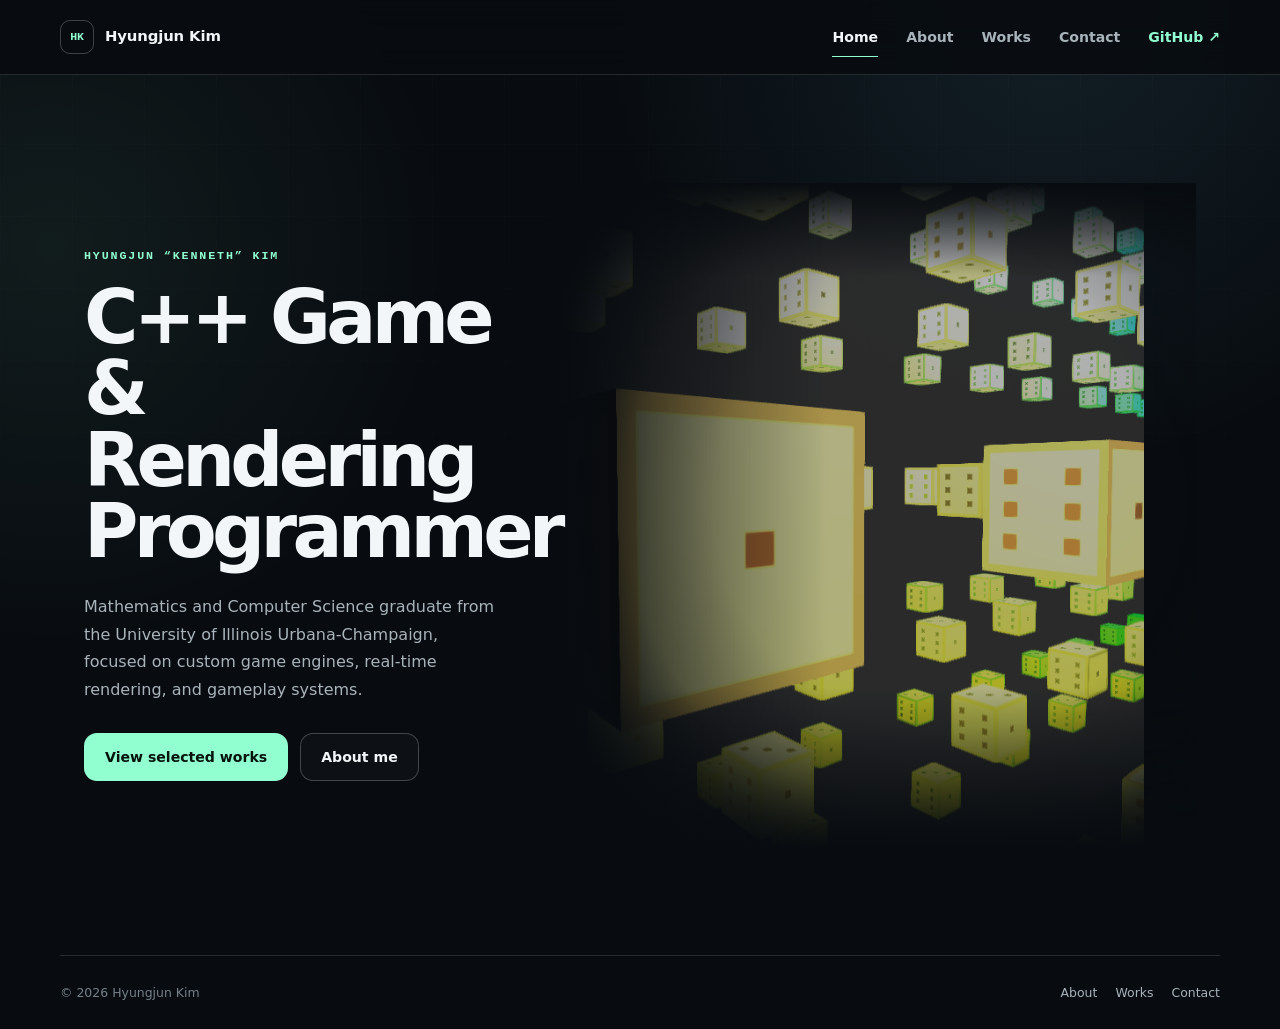
==== index.html @ 89471256 "feat: simplify Home hero and add faded project image" ====
<!doctype html>
<html lang="en">
<head>
  <meta charset="utf-8">
  <meta name="viewport" content="width=device-width, initial-scale=1">
  <meta name="description" content="Portfolio of Hyungjun (Kenneth) Kim, a C++ game and rendering programmer focused on custom engines, real-time graphics, and gameplay systems.">
  <meta name="theme-color" content="#080c10">
  <meta property="og:title" content="Hyungjun Kim — C++ Game & Rendering Programmer">
  <meta property="og:description" content="Custom engines, real-time rendering, editor tooling, and gameplay systems.">
  <meta property="og:type" content="website">
  <meta property="og:url" content="https://rocketstein.github.io/">
  <title>Hyungjun Kim — C++ Game & Rendering Programmer</title>
  <link rel="icon" href="favicon.svg" type="image/svg+xml">
  <link rel="stylesheet" href="styles.css">
  <link rel="stylesheet" href="home.css">
  <script src="script.js" defer></script>
</head>
<body class="page-home">
  <a class="skip-link" href="#main">Skip to content</a>
  <header class="site-header">
    <div class="header-inner">
      <a class="brand" href="index.html" aria-label="Hyungjun Kim, home">
        <span class="brand-mark" aria-hidden="true">HK</span>
        <span>Hyungjun Kim</span>
      </a>
      <button class="nav-toggle" type="button" aria-expanded="false" aria-controls="site-nav" data-nav-toggle>
        <span class="sr-only">Toggle navigation</span><span></span><span></span>
      </button>
      <nav class="site-nav" id="site-nav" aria-label="Primary navigation" data-nav>
        <a href="index.html" aria-current="page">Home</a>
        <a href="about.html">About</a>
        <a href="works.html">Works</a>
        <a href="contact.html">Contact</a>
        <a class="nav-external" href="https://github.com/Rocketstein" target="_blank" rel="noreferrer">GitHub ↗</a>
      </nav>
    </div>
  </header>

  <main id="main" class="home-main">
    <section class="home-hero" aria-labelledby="hero-title">
      <div class="hero-copy">
        <p class="eyebrow">Hyungjun “Kenneth” Kim</p>
        <h1 id="hero-title">C++ Game &amp;<br>Rendering Programmer</h1>
        <p class="hero-intro">
          Mathematics and Computer Science graduate from the University of Illinois Urbana-Champaign, focused on custom game engines, real-time rendering, and gameplay systems.
        </p>
        <div class="hero-actions">
          <a class="button button-primary" href="works.html">View selected works</a>
          <a class="button button-secondary" href="about.html">About me</a>
        </div>
      </div>

      <figure class="hero-image">
        <img src="assets/images/home-cubes.png" alt="A procedural scene of glowing cubic buildings suspended in space." width="1216" height="800" loading="eager" fetchpriority="high">
      </figure>
    </section>
  </main>

  <footer class="site-footer">
    <p>© <span data-year></span> Hyungjun Kim</p>
    <nav aria-label="Footer navigation"><a href="about.html">About</a><a href="works.html">Works</a><a href="contact.html">Contact</a></nav>
  </footer>
</body>
</html>
---- styles.css ----
:root {
  color-scheme: dark;
  --bg: #080c10;
  --bg-soft: #0d1319;
  --panel: #101820;
  --panel-strong: #131e27;
  --text: #f3f6f8;
  --muted: #a8b3ba;
  --faint: #748088;
  --line: rgba(255, 255, 255, 0.12);
  --line-strong: rgba(255, 255, 255, 0.22);
  --accent: #92ffd0;
  --accent-blue: #75dfff;
  --accent-violet: #c9a6ff;
  --max: 1160px;
  --radius: 22px;
  --header-height: 74px;
  --shadow: 0 22px 70px rgba(0, 0, 0, 0.34);
}

* { box-sizing: border-box; }
html { scroll-behavior: smooth; }
body {
  min-width: 320px;
  min-height: 100vh;
  margin: 0;
  overflow-x: hidden;
  background:
    radial-gradient(circle at 82% 2%, rgba(117, 223, 255, 0.09), transparent 28rem),
    radial-gradient(circle at 4% 24%, rgba(146, 255, 208, 0.065), transparent 25rem),
    var(--bg);
  color: var(--text);
  font-family: Inter, ui-sans-serif, system-ui, -apple-system, BlinkMacSystemFont, "Segoe UI", sans-serif;
  line-height: 1.6;
  -webkit-font-smoothing: antialiased;
}

body::before {
  position: fixed;
  z-index: -2;
  inset: 0;
  background-image:
    linear-gradient(rgba(255,255,255,0.018) 1px, transparent 1px),
    linear-gradient(90deg, rgba(255,255,255,0.018) 1px, transparent 1px);
  background-size: 72px 72px;
  mask-image: linear-gradient(to bottom, #000 0%, rgba(0,0,0,.55) 58%, transparent 100%);
  pointer-events: none;
  content: "";
}

a { color: inherit; }
img, video { display: block; max-width: 100%; }
button, a { -webkit-tap-highlight-color: transparent; }
h1, h2, h3, p { text-wrap: pretty; }

.sr-only {
  position: absolute;
  width: 1px;
  height: 1px;
  padding: 0;
  margin: -1px;
  overflow: hidden;
  clip: rect(0, 0, 0, 0);
  white-space: nowrap;
  border: 0;
}

.skip-link {
  position: fixed;
  z-index: 999;
  top: 10px;
  left: 10px;
  transform: translateY(-160%);
  padding: 10px 14px;
  border-radius: 8px;
  background: var(--accent);
  color: #04110b;
  font-weight: 750;
  text-decoration: none;
}
.skip-link:focus { transform: translateY(0); }

.site-header {
  position: sticky;
  z-index: 100;
  top: 0;
  min-height: var(--header-height);
  border-bottom: 1px solid var(--line);
  background: rgba(8, 12, 16, 0.88);
  backdrop-filter: blur(18px);
}
.header-inner {
  width: min(var(--max), calc(100% - 48px));
  min-height: var(--header-height);
  display: flex;
  align-items: center;
  justify-content: space-between;
  margin: 0 auto;
}
.brand {
  display: inline-flex;
  align-items: center;
  gap: 11px;
  color: var(--text);
  font-size: 0.93rem;
  font-weight: 760;
  letter-spacing: -0.01em;
  text-decoration: none;
}
.brand-mark {
  display: grid;
  width: 34px;
  height: 34px;
  place-items: center;
  border: 1px solid var(--line-strong);
  border-radius: 10px;
  color: var(--accent);
  font: 740 0.72rem/1 ui-monospace, SFMono-Regular, Menlo, Consolas, monospace;
}
.site-nav { display: flex; align-items: center; gap: 28px; }
.site-nav a {
  position: relative;
  color: var(--muted);
  font-size: 0.88rem;
  font-weight: 650;
  text-decoration: none;
}
.site-nav a::after {
  position: absolute;
  right: 0;
  bottom: -9px;
  left: 0;
  height: 1px;
  transform: scaleX(0);
  background: var(--accent);
  content: "";
  transition: transform 160ms ease;
}
.site-nav a:hover,
.site-nav a:focus-visible,
.site-nav a[aria-current="page"] { color: var(--text); }
.site-nav a:hover::after,
.site-nav a:focus-visible::after,
.site-nav a[aria-current="page"]::after { transform: scaleX(1); }
.site-nav .nav-external { color: var(--accent); }
.nav-toggle {
  display: none;
  width: 42px;
  height: 42px;
  border: 1px solid var(--line);
  border-radius: 11px;
  background: transparent;
  color: var(--text);
}
.nav-toggle span:not(.sr-only) {
  display: block;
  width: 18px;
  height: 1px;
  margin: 5px auto;
  background: currentColor;
  transition: transform 160ms ease;
}
.nav-toggle[aria-expanded="true"] span:nth-child(2) { transform: translateY(3px) rotate(45deg); }
.nav-toggle[aria-expanded="true"] span:nth-child(3) { transform: translateY(-3px) rotate(-45deg); }

.eyebrow {
  margin: 0 0 18px;
  color: var(--accent);
  font: 700 0.73rem/1.3 ui-monospace, SFMono-Regular, Menlo, Consolas, monospace;
  letter-spacing: 0.16em;
  text-transform: uppercase;
}
h1 {
  margin: 0;
  font-size: clamp(3.1rem, 7vw, 6.4rem);
  font-weight: 760;
  letter-spacing: -0.065em;
  line-height: 0.96;
}
h2 {
  margin: 0;
  font-size: clamp(2rem, 4vw, 3.8rem);
  font-weight: 730;
  letter-spacing: -0.052em;
  line-height: 1.05;
}
h3 {
  margin: 0;
  font-weight: 720;
  letter-spacing: -0.035em;
}
.button {
  display: inline-flex;
  min-height: 48px;
  align-items: center;
  justify-content: center;
  padding: 0 20px;
  border: 1px solid transparent;
  border-radius: 13px;
  font-size: 0.88rem;
  font-weight: 760;
  text-decoration: none;
  transition: transform 150ms ease, background 150ms ease, border-color 150ms ease;
}
.button:hover { transform: translateY(-2px); }
.button:focus-visible,
.text-link:focus-visible,
.project-link:focus-visible,
.contact-email:focus-visible {
  outline: 2px solid var(--accent);
  outline-offset: 4px;
}
.button-primary { background: var(--accent); color: #06130d; }
.button-primary:hover { background: #b7ffe0; }
.button-secondary { border-color: var(--line-strong); background: rgba(255,255,255,.025); }
.button-secondary:hover { border-color: rgba(255,255,255,.42); background: rgba(255,255,255,.055); }
.text-link,
.project-link {
  display: inline-flex;
  align-items: center;
  gap: 8px;
  color: var(--accent);
  font-size: 0.9rem;
  font-weight: 750;
  text-decoration-thickness: 1px;
  text-underline-offset: 5px;
}

.home-main {
  width: min(var(--max), calc(100% - 48px));
  min-height: calc(100svh - var(--header-height));
  display: grid;
  align-items: center;
  margin: 0 auto;
  padding: 64px 0;
}
.home-hero {
  display: grid;
  grid-template-columns: minmax(0, 1.06fr) minmax(340px, 0.94fr);
  align-items: center;
  gap: clamp(48px, 7vw, 92px);
}
.hero-intro {
  max-width: 660px;
  margin: 30px 0 0;
  color: var(--muted);
  font-size: clamp(1.04rem, 1.4vw, 1.22rem);
  line-height: 1.72;
}
.hero-intro strong { color: var(--text); font-weight: 690; }
.hero-actions { display: flex; flex-wrap: wrap; gap: 12px; margin-top: 32px; }
.hero-facts {
  display: grid;
  grid-template-columns: repeat(2, minmax(0, 1fr));
  gap: 1px;
  margin-top: 44px;
  overflow: hidden;
  border: 1px solid var(--line);
  border-radius: 16px;
  background: var(--line);
}
.hero-facts div { padding: 16px 18px; background: rgba(8,12,16,.92); }
.hero-facts strong { display: block; font-size: 0.86rem; }
.hero-facts span { display: block; margin-top: 3px; color: var(--faint); font-size: 0.75rem; }
.hero-visual { min-width: 0; }
.viewport-frame {
  position: relative;
  aspect-ratio: 1.14;
  overflow: hidden;
  border: 1px solid var(--line-strong);
  border-radius: 24px;
  background: linear-gradient(145deg, #111a20, #090e13 68%);
  box-shadow: var(--shadow);
}
.viewport-frame::after {
  position: absolute;
  inset: 0;
  background: linear-gradient(125deg, rgba(255,255,255,.06), transparent 36%);
  pointer-events: none;
  content: "";
}
.viewport-topbar {
  position: absolute;
  z-index: 3;
  inset: 0 0 auto;
  height: 42px;
  display: flex;
  align-items: center;
  gap: 7px;
  padding: 0 16px;
  border-bottom: 1px solid var(--line);
  background: rgba(3,7,9,.56);
}
.viewport-topbar span { width: 7px; height: 7px; border-radius: 50%; background: var(--faint); }
.viewport-grid {
  position: absolute;
  left: -20%;
  bottom: -37%;
  width: 140%;
  height: 118%;
  transform: perspective(520px) rotateX(62deg);
  transform-origin: bottom;
  background-image:
    linear-gradient(rgba(117,223,255,.16) 1px, transparent 1px),
    linear-gradient(90deg, rgba(117,223,255,.16) 1px, transparent 1px);
  background-size: 32px 32px;
  mask-image: linear-gradient(to top, #000 18%, transparent 90%);
}
.viewport-object {
  position: absolute;
  border: 1px solid rgba(146,255,208,.57);
  background: linear-gradient(145deg, rgba(146,255,208,.14), rgba(117,223,255,.025));
  box-shadow: inset 0 0 34px rgba(146,255,208,.08), 0 16px 42px rgba(0,0,0,.38);
}
.object-a { width: 29%; height: 32%; left: 18%; bottom: 23%; transform: skewY(-5deg); }
.object-b { width: 19%; height: 22%; right: 18%; bottom: 31%; transform: skewY(8deg); border-color: rgba(117,223,255,.56); }
.viewport-reticle {
  position: absolute;
  z-index: 2;
  top: 39%;
  left: 45%;
  width: 78px;
  height: 78px;
  border: 1px solid var(--accent);
  border-radius: 50%;
  box-shadow: 0 0 25px rgba(146,255,208,.14);
}
.viewport-reticle::before,
.viewport-reticle::after {
  position: absolute;
  top: 50%;
  left: 50%;
  background: var(--accent);
  content: "";
}
.viewport-reticle::before { width: 110px; height: 1px; transform: translate(-50%, -50%); }
.viewport-reticle::after { width: 1px; height: 110px; transform: translate(-50%, -50%); }
.viewport-reticle i { position: absolute; inset: 23px; border: 1px solid rgba(146,255,208,.45); border-radius: 50%; }
.viewport-axis { position: absolute; right: 16px; bottom: 18px; display: flex; gap: 8px; font: 700 .62rem/1 ui-monospace, monospace; }
.viewport-axis b:nth-child(1) { color: #ff9494; }
.viewport-axis b:nth-child(2) { color: var(--accent); }
.viewport-axis b:nth-child(3) { color: var(--accent-blue); }
.viewport-readout { position: absolute; left: 16px; bottom: 16px; color: var(--faint); font: 600 .56rem/1 ui-monospace, monospace; letter-spacing: .08em; }

.page-main {
  width: min(var(--max), calc(100% - 48px));
  margin: 0 auto;
  padding: clamp(72px, 9vw, 118px) 0 96px;
}
.page-hero {
  max-width: 980px;
  padding-bottom: clamp(62px, 8vw, 96px);
  border-bottom: 1px solid var(--line);
}
.page-hero h1 { font-size: clamp(3.15rem, 6.8vw, 6.25rem); }
.page-hero-grid {
  display: grid;
  grid-template-columns: minmax(0, 1.1fr) minmax(250px, .65fr);
  gap: clamp(36px, 7vw, 92px);
  align-items: start;
  margin-top: 36px;
}
.page-lede { margin: 0; color: var(--text); font-size: clamp(1.1rem, 1.7vw, 1.34rem); line-height: 1.65; }
.page-summary { margin: 2px 0 0; color: var(--muted); font-size: .98rem; line-height: 1.72; }
.section-title { margin-bottom: 34px; }
.section-title p:last-child { max-width: 700px; margin: 20px 0 0; color: var(--muted); }

.about-story {
  display: grid;
  grid-template-columns: minmax(240px, .72fr) minmax(0, 1.28fr);
  gap: clamp(48px, 8vw, 120px);
  padding: clamp(70px, 9vw, 112px) 0;
}
.about-story h2 { font-size: clamp(2rem, 3.6vw, 3.45rem); }
.prose-stack { max-width: 720px; }
.prose-stack p { margin: 0; color: var(--muted); font-size: 1.04rem; line-height: 1.82; }
.prose-stack p + p { margin-top: 25px; }
.profile-facts {
  display: grid;
  grid-template-columns: repeat(3, minmax(0, 1fr));
  gap: 16px;
  padding-bottom: clamp(70px, 9vw, 112px);
}
.fact-card,
.skill-card,
.contact-card {
  border: 1px solid var(--line);
  border-radius: var(--radius);
  background: linear-gradient(155deg, rgba(255,255,255,.035), rgba(255,255,255,.012));
}
.fact-card { min-height: 220px; padding: 28px; }
.detail-label { margin: 0 0 38px; color: var(--accent); font: 700 .68rem/1.4 ui-monospace, monospace; letter-spacing: .13em; text-transform: uppercase; }
.fact-card h3 { font-size: 1.35rem; line-height: 1.2; }
.fact-card p:last-child { margin: 14px 0 0; color: var(--muted); font-size: .9rem; }
.skills-section { padding-top: clamp(68px, 8vw, 100px); border-top: 1px solid var(--line); }
.skill-grid { display: grid; grid-template-columns: repeat(2, minmax(0,1fr)); gap: 16px; margin-top: 38px; }
.skill-card { padding: 27px; }
.skill-card span { color: var(--faint); font: 650 .7rem/1 ui-monospace, monospace; }
.skill-card h3 { margin-top: 22px; font-size: 1.25rem; }
.skill-card p { margin: 10px 0 0; color: var(--muted); }

.works-index {
  display: grid;
  grid-template-columns: repeat(4, minmax(0, 1fr));
  gap: 1px;
  margin: 44px 0 72px;
  overflow: hidden;
  border: 1px solid var(--line);
  border-radius: 16px;
  background: var(--line);
}
.works-index a { padding: 17px 18px; background: rgba(8,12,16,.94); color: var(--muted); font-size: .88rem; font-weight: 650; text-decoration: none; }
.works-index a:hover { color: var(--text); background: rgba(255,255,255,.035); }
.works-index span { display: block; margin-bottom: 5px; color: var(--accent); font: 650 .65rem/1 ui-monospace, monospace; }
.project-stack { display: grid; gap: 26px; }
.work-entry {
  display: grid;
  grid-template-columns: minmax(300px, .82fr) minmax(0, 1.18fr);
  overflow: hidden;
  scroll-margin-top: calc(var(--header-height) + 24px);
  border: 1px solid var(--line);
  border-radius: var(--radius);
  background: linear-gradient(155deg, rgba(255,255,255,.035), rgba(255,255,255,.012));
}
.project-visual {
  position: relative;
  min-height: 420px;
  overflow: hidden;
  border-right: 1px solid var(--line);
  background: #091015;
}
.project-visual > p {
  position: absolute;
  right: 20px;
  bottom: 18px;
  left: 20px;
  margin: 0;
  color: rgba(241,245,247,.42);
  font: 650 .62rem/1.4 ui-monospace, monospace;
  letter-spacing: .1em;
}
.project-content { padding: clamp(30px, 4vw, 48px); }
.project-meta { display: flex; flex-wrap: wrap; gap: 9px 17px; margin-bottom: 24px; color: var(--faint); font: 650 .67rem/1.4 ui-monospace, monospace; letter-spacing: .08em; text-transform: uppercase; }
.project-meta span:first-child { color: var(--accent); }
.project-content h2 { font-size: clamp(2rem, 3.5vw, 3.2rem); }
.project-lede { margin: 17px 0 0; color: var(--muted); font-size: 1.02rem; line-height: 1.66; }
.role-block { margin-top: 26px; padding: 18px 20px; border-left: 2px solid var(--accent); background: rgba(146,255,208,.035); }
.role-block .detail-label { margin-bottom: 7px; }
.role-block p:last-child { margin: 0; color: #cdd5da; font-size: .91rem; }
.contribution-list { display: grid; gap: 10px; margin: 25px 0 0; padding: 0; list-style: none; }
.contribution-list li { position: relative; padding-left: 18px; color: #c4cdd2; font-size: .9rem; line-height: 1.62; }
.contribution-list li::before { position: absolute; top: .77em; left: 0; width: 5px; height: 5px; border-radius: 50%; background: var(--accent); content: ""; }
.tag-list { display: flex; flex-wrap: wrap; gap: 7px; margin-top: 26px; }
.tag-list span { padding: 6px 9px; border: 1px solid var(--line); border-radius: 8px; color: var(--faint); font-size: .7rem; }
.project-links { display: flex; flex-wrap: wrap; gap: 12px 22px; margin-top: 27px; }

.visual-lockon { background: radial-gradient(circle at 56% 45%, rgba(255,155,120,.16), transparent 12rem), linear-gradient(145deg,#1b1110,#090d12 70%); }
.lock-ring { position: absolute; top: 42%; left: 52%; width: 128px; height: 128px; transform: translate(-50%,-50%); border: 2px solid rgba(255,192,147,.9); border-radius: 50%; box-shadow: 0 0 40px rgba(255,156,112,.18); }
.lock-ring::before, .lock-ring::after { position:absolute; top:50%; left:50%; background:rgba(255,192,147,.9); content:""; }
.lock-ring::before { width: 178px; height: 1px; transform: translate(-50%,-50%); }
.lock-ring::after { width: 1px; height: 178px; transform: translate(-50%,-50%); }
.target { position:absolute; border:1px solid rgba(255,255,255,.14); background:rgba(255,255,255,.035); }
.target-one { width:90px; height:170px; left:17%; bottom:18%; transform:skew(-5deg); }
.target-two { width:72px; height:130px; right:14%; bottom:24%; transform:skew(7deg); }
.visual-engine { background: radial-gradient(circle at 48% 48%, rgba(117,223,255,.12), transparent 15rem), #091015; }
.node { position:absolute; display:grid; place-items:center; width:104px; height:48px; border:1px solid rgba(117,223,255,.38); border-radius:10px; background:rgba(10,21,28,.85); color:var(--accent-blue); font:650 .62rem/1 ui-monospace,monospace; }
.node-a { left:13%; top:20%; }.node-b { left:52%; top:18%; }.node-c { left:29%; top:52%; }.node-d { right:10%; bottom:15%; color:var(--accent); border-color:rgba(146,255,208,.38); }
.engine-path { position:absolute; height:1px; transform-origin:left; background:linear-gradient(90deg,rgba(117,223,255,.65),transparent); }
.path-a { width:42%; left:26%; top:31%; transform:rotate(-5deg); }.path-b { width:31%; left:25%; top:35%; transform:rotate(43deg); }.path-c { width:38%; left:43%; top:62%; transform:rotate(17deg); }
.visual-storm { background: radial-gradient(circle at 52% 50%, rgba(201,166,255,.18), transparent 16rem), linear-gradient(145deg,#151022,#090d12 72%); }
.storm-ring { position:absolute; top:50%; left:50%; border:1px solid rgba(201,166,255,.34); border-radius:50%; transform:translate(-50%,-50%) rotate(-17deg); }
.ring-a { width:72%; height:37%; }.ring-b { width:54%; height:27%; border-color:rgba(117,223,255,.38); transform:translate(-50%,-50%) rotate(12deg); }.ring-c { width:35%; height:18%; border-color:rgba(146,255,208,.42); transform:translate(-50%,-50%) rotate(-3deg); }
.storm-core { position:absolute; top:50%; left:50%; width:26%; aspect-ratio:1; transform:translate(-50%,-50%); border-radius:50%; background:radial-gradient(circle,rgba(241,245,247,.62),rgba(201,166,255,.22) 35%,transparent 70%); filter:blur(2px); }
.flow-vector { position:absolute; width:80px; height:1px; background:linear-gradient(90deg,var(--accent),transparent); }
.vector-a { left:13%; top:28%; transform:rotate(19deg); }.vector-b { right:12%; top:38%; transform:rotate(152deg); }.vector-c { left:28%; bottom:22%; transform:rotate(-17deg); }
.visual-runner { background:linear-gradient(to top,#0f1720,#080c10 76%); perspective:520px; }
.lane { position:absolute; bottom:-5%; width:22%; height:110%; border-right:1px solid rgba(117,223,255,.24); border-left:1px solid rgba(117,223,255,.24); transform:rotateX(63deg); transform-origin:bottom; background:linear-gradient(to top,rgba(117,223,255,.08),transparent 70%); }
.lane-left { left:10%; }.lane-mid { left:39%; }.lane-right { right:10%; }
.runner-player { position:absolute; left:47%; bottom:13%; width:30px; height:56px; border:1px solid var(--accent); background:rgba(146,255,208,.16); box-shadow:0 0 24px rgba(146,255,208,.15); }
.runner-block { position:absolute; width:50px; height:70px; border:1px solid rgba(255,255,255,.18); background:rgba(255,255,255,.04); }
.block-a { left:20%; bottom:29%; }.block-b { right:18%; bottom:45%; }
.gizmo { position:absolute; top:27%; right:26%; width:56px; height:56px; border:1px solid rgba(255,255,255,.15); border-radius:50%; }
.gizmo::before, .gizmo::after { position:absolute; top:50%; left:50%; background:var(--accent); content:""; }
.gizmo::before { width:82px; height:1px; transform:translate(-50%,-50%); }.gizmo::after { width:1px; height:82px; transform:translate(-50%,-50%); }

.contact-main {
  width: min(980px, calc(100% - 48px));
  min-height: calc(100svh - var(--header-height));
  display: grid;
  align-content: center;
  gap: 48px;
  margin: 0 auto;
  padding: 70px 0 84px;
}
.contact-hero { max-width: 860px; }
.contact-hero h1 { font-size: clamp(3.1rem, 6.7vw, 6.05rem); }
.contact-lede { max-width: 680px; margin: 29px 0 0; color: var(--muted); font-size: 1.1rem; }
.contact-email { display: inline-flex; margin-top: 30px; color: var(--accent); font-size: clamp(1.05rem,2vw,1.35rem); font-weight: 750; text-underline-offset: 7px; }
.contact-grid { display: grid; grid-template-columns: repeat(3,minmax(0,1fr)); gap: 15px; }
.contact-card { min-height: 190px; padding: 25px; }
.contact-card .detail-label { margin-bottom: 30px; }
.contact-card h2 { font-size: 1.3rem; letter-spacing: -.035em; }
.contact-card p:last-of-type { margin: 12px 0 0; color: var(--muted); font-size: .88rem; }
.contact-card .project-link { margin-top: 18px; }

.site-footer {
  width: min(var(--max), calc(100% - 48px));
  min-height: 74px;
  display: flex;
  align-items: center;
  justify-content: space-between;
  gap: 20px;
  margin: 0 auto;
  border-top: 1px solid var(--line);
  color: var(--faint);
  font-size: .78rem;
}
.site-footer p { margin: 0; }
.site-footer nav { display: flex; gap: 18px; }
.site-footer a { color: var(--muted); text-decoration: none; }
.site-footer a:hover { color: var(--text); }

@media (max-width: 900px) {
  .home-main { padding: 72px 0; }
  .home-hero { grid-template-columns: 1fr; }
  .hero-visual { max-width: 660px; }
  .page-hero-grid,
  .about-story { grid-template-columns: 1fr; gap: 36px; }
  .profile-facts { grid-template-columns: 1fr; }
  .fact-card { min-height: 0; }
  .works-index { grid-template-columns: repeat(2,minmax(0,1fr)); }
  .work-entry { grid-template-columns: 1fr; }
  .project-visual { min-height: 330px; border-right: 0; border-bottom: 1px solid var(--line); }
  .contact-grid { grid-template-columns: 1fr; }
  .contact-card { min-height: 0; }
}

@media (max-width: 720px) {
  :root { --header-height: 68px; }
  body.nav-open { overflow: hidden; }
  .header-inner,
  .home-main,
  .page-main,
  .contact-main,
  .site-footer { width: min(100% - 32px, var(--max)); }
  .nav-toggle { display: block; }
  .site-nav {
    position: fixed;
    z-index: 90;
    top: var(--header-height);
    right: 0;
    bottom: 0;
    left: 0;
    display: grid;
    align-content: start;
    gap: 0;
    padding: 28px 20px;
    transform: translateX(100%);
    background: rgba(8,12,16,.98);
    transition: transform 180ms ease;
  }
  .site-nav.is-open { transform: translateX(0); }
  .site-nav a { padding: 17px 4px; border-bottom: 1px solid var(--line); font-size: 1rem; }
  .site-nav a::after { display: none; }
  h1 { font-size: clamp(3rem, 15vw, 4.7rem); }
  .home-main { min-height: auto; padding: 66px 0 72px; }
  .hero-facts { grid-template-columns: 1fr; }
  .viewport-frame { border-radius: 18px; }
  .page-main { padding-top: 60px; }
  .page-hero h1,
  .contact-hero h1 { font-size: clamp(2.9rem,14vw,4.5rem); }
  .skill-grid,
  .works-index { grid-template-columns: 1fr; }
  .project-visual { min-height: 270px; }
  .project-content { padding: 27px 22px 30px; }
  .site-footer { min-height: 90px; flex-direction: column; align-items: flex-start; justify-content: center; padding: 20px 0; }
}

@media (prefers-reduced-motion: reduce) {
  html { scroll-behavior: auto; }
  *, *::before, *::after { animation-duration: .01ms !important; animation-iteration-count: 1 !important; transition-duration: .01ms !important; }
}
---- home.css ----
/* Home-only layout: intentionally concise and independent from the other pages. */
.page-home::before {
  position: fixed;
  z-index: -2;
  inset: 0;
  background-image:
    linear-gradient(rgba(255,255,255,.014) 1px, transparent 1px),
    linear-gradient(90deg, rgba(255,255,255,.014) 1px, transparent 1px);
  background-size: 72px 72px;
  mask-image: linear-gradient(to bottom, #000, transparent 78%);
  pointer-events: none;
  content: "";
}

.home-main {
  min-height: calc(100svh - var(--header-height) - 74px);
  display: grid;
  align-items: stretch;
}

.home-hero {
  width: min(1320px, calc(100% - 48px));
  min-height: calc(100svh - var(--header-height) - 74px);
  display: grid;
  grid-template-columns: minmax(340px, .78fr) minmax(500px, 1.22fr);
  align-items: center;
  gap: clamp(28px, 4vw, 64px);
  margin: 0 auto;
  padding: 44px 0;
}

.page-home .hero-copy {
  position: relative;
  z-index: 3;
  max-width: 550px;
}

.page-home .hero-copy h1 {
  margin: 0;
  font-size: clamp(3.15rem, 5.8vw, 5.65rem);
  font-weight: 760;
  letter-spacing: -.063em;
  line-height: .96;
}

.page-home .hero-intro {
  max-width: 535px;
  margin: 26px 0 0;
  color: var(--muted);
  font-size: clamp(1rem, 1.25vw, 1.16rem);
  line-height: 1.72;
}

.page-home .hero-actions {
  display: flex;
  flex-wrap: wrap;
  gap: 12px;
  margin-top: 30px;
}

.hero-image {
  position: relative;
  align-self: stretch;
  min-height: 500px;
  margin: 0;
  overflow: hidden;
  isolation: isolate;
}

.hero-image::before {
  position: absolute;
  z-index: 2;
  inset: 0;
  background:
    linear-gradient(90deg, var(--bg) 0%, rgba(8,12,16,.96) 3%, rgba(8,12,16,.56) 16%, transparent 43%),
    linear-gradient(180deg, var(--bg) 0%, transparent 14%, transparent 76%, var(--bg) 100%);
  pointer-events: none;
  content: "";
}

.hero-image::after {
  position: absolute;
  z-index: 2;
  inset: 0;
  background: radial-gradient(ellipse 70% 66% at 62% 48%, transparent 52%, rgba(8,12,16,.18) 72%, var(--bg) 100%);
  pointer-events: none;
  content: "";
}

.hero-image img {
  position: absolute;
  inset: -3% -5% -3% -8%;
  width: 113%;
  height: 106%;
  object-fit: cover;
  object-position: center;
  opacity: .88;
  filter: saturate(.84) brightness(.77) contrast(1.03);
  -webkit-mask-image: radial-gradient(ellipse 83% 79% at 60% 48%, #000 50%, rgba(0,0,0,.9) 67%, transparent 100%);
  mask-image: radial-gradient(ellipse 83% 79% at 60% 48%, #000 50%, rgba(0,0,0,.9) 67%, transparent 100%);
}

@media (max-width: 980px) {
  .home-main,
  .home-hero { min-height: auto; }

  .home-hero {
    grid-template-columns: 1fr;
    padding: 64px 0 24px;
    gap: 28px;
  }

  .page-home .hero-copy { max-width: 690px; }

  .hero-image {
    min-height: clamp(330px, 58vw, 520px);
    margin: 0 -16px;
  }

  .hero-image::before {
    background:
      linear-gradient(180deg, var(--bg) 0%, rgba(8,12,16,.35) 15%, transparent 35%, transparent 70%, var(--bg) 100%),
      linear-gradient(90deg, var(--bg) 0%, transparent 14%, transparent 86%, var(--bg) 100%);
  }

  .hero-image img {
    inset: 0;
    width: 100%;
    height: 100%;
    -webkit-mask-image: radial-gradient(ellipse 88% 79% at 50% 48%, #000 52%, rgba(0,0,0,.9) 70%, transparent 100%);
    mask-image: radial-gradient(ellipse 88% 79% at 50% 48%, #000 52%, rgba(0,0,0,.9) 70%, transparent 100%);
  }
}

@media (max-width: 720px) {
  .home-hero {
    width: min(100% - 32px, 1320px);
    padding: 50px 0 16px;
  }

  .page-home .hero-copy h1 {
    font-size: clamp(2.65rem, 13vw, 4.2rem);
  }

  .page-home .hero-intro {
    margin-top: 22px;
    font-size: 1rem;
  }

  .page-home .hero-actions { margin-top: 26px; }

  .hero-image {
    min-height: clamp(250px, 65vw, 360px);
    margin: 2px -10px 0;
  }

  .hero-image img {
    filter: saturate(.82) brightness(.73) contrast(1.04);
  }
}

@media (max-width: 480px) {
  .page-home .hero-actions .button { flex: 1 1 100%; }
}
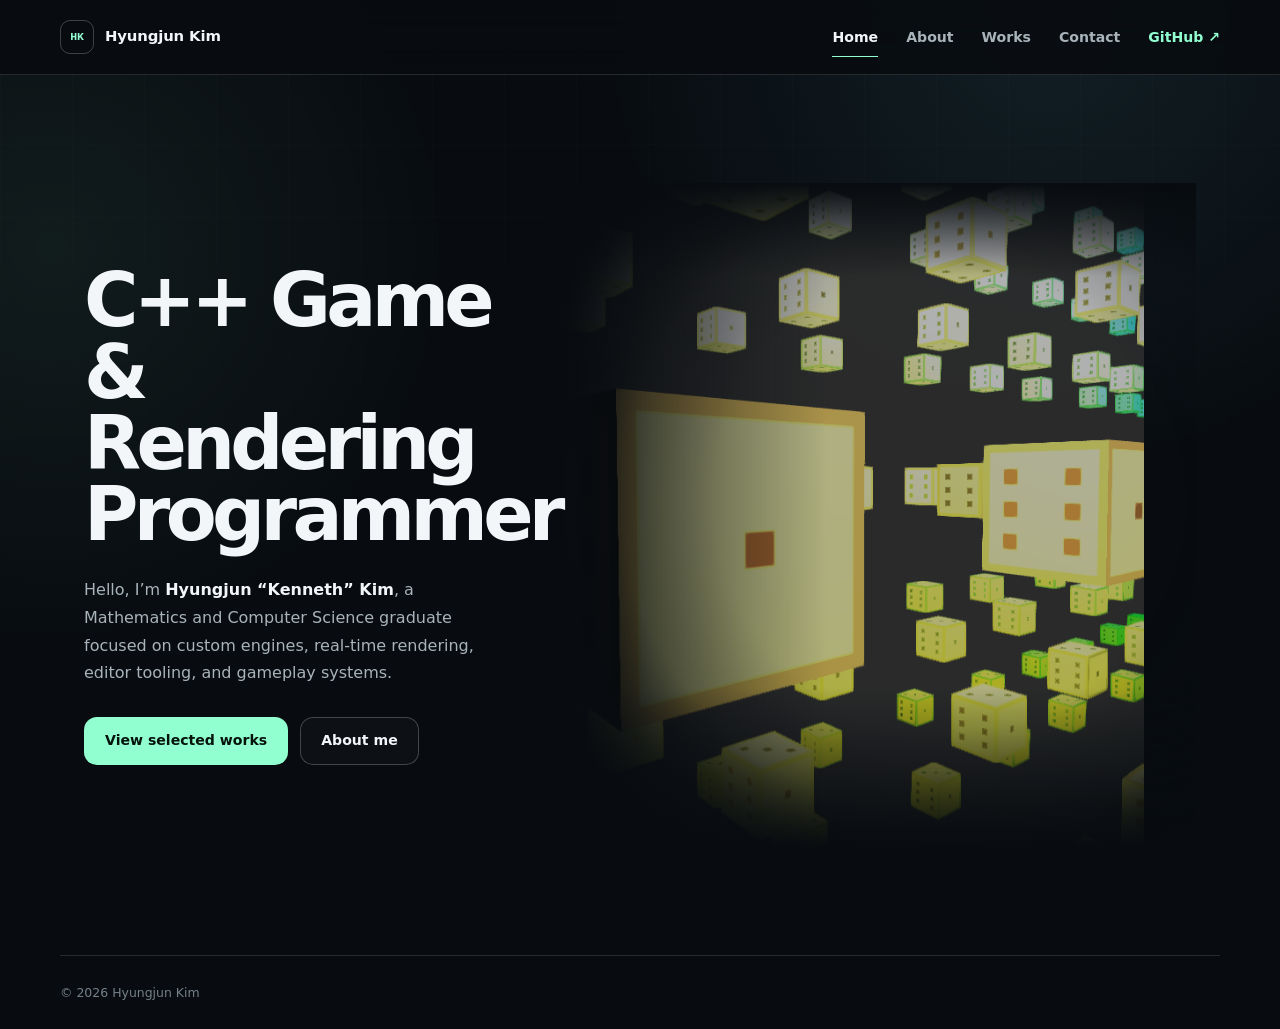
==== commit e3084d3e: "refine Home copy and footer" ====
--- a/index.html
+++ b/index.html
@@ -39,10 +39,9 @@
   <main id="main" class="home-main">
     <section class="home-hero" aria-labelledby="hero-title">
       <div class="hero-copy">
-        <p class="eyebrow">Hyungjun “Kenneth” Kim</p>
         <h1 id="hero-title">C++ Game &amp;<br>Rendering Programmer</h1>
         <p class="hero-intro">
-          Mathematics and Computer Science graduate from the University of Illinois Urbana-Champaign, focused on custom game engines, real-time rendering, and gameplay systems.
+          Hello, I’m <strong>Hyungjun “Kenneth” Kim</strong>, a Mathematics and Computer Science graduate focused on custom engines, real-time rendering, editor tooling, and gameplay systems.
         </p>
         <div class="hero-actions">
           <a class="button button-primary" href="works.html">View selected works</a>
@@ -56,9 +55,8 @@
     </section>
   </main>
 
-  <footer class="site-footer">
+  <footer class="site-footer home-footer">
     <p>© <span data-year></span> Hyungjun Kim</p>
-    <nav aria-label="Footer navigation"><a href="about.html">About</a><a href="works.html">Works</a><a href="contact.html">Contact</a></nav>
   </footer>
 </body>
 </html>
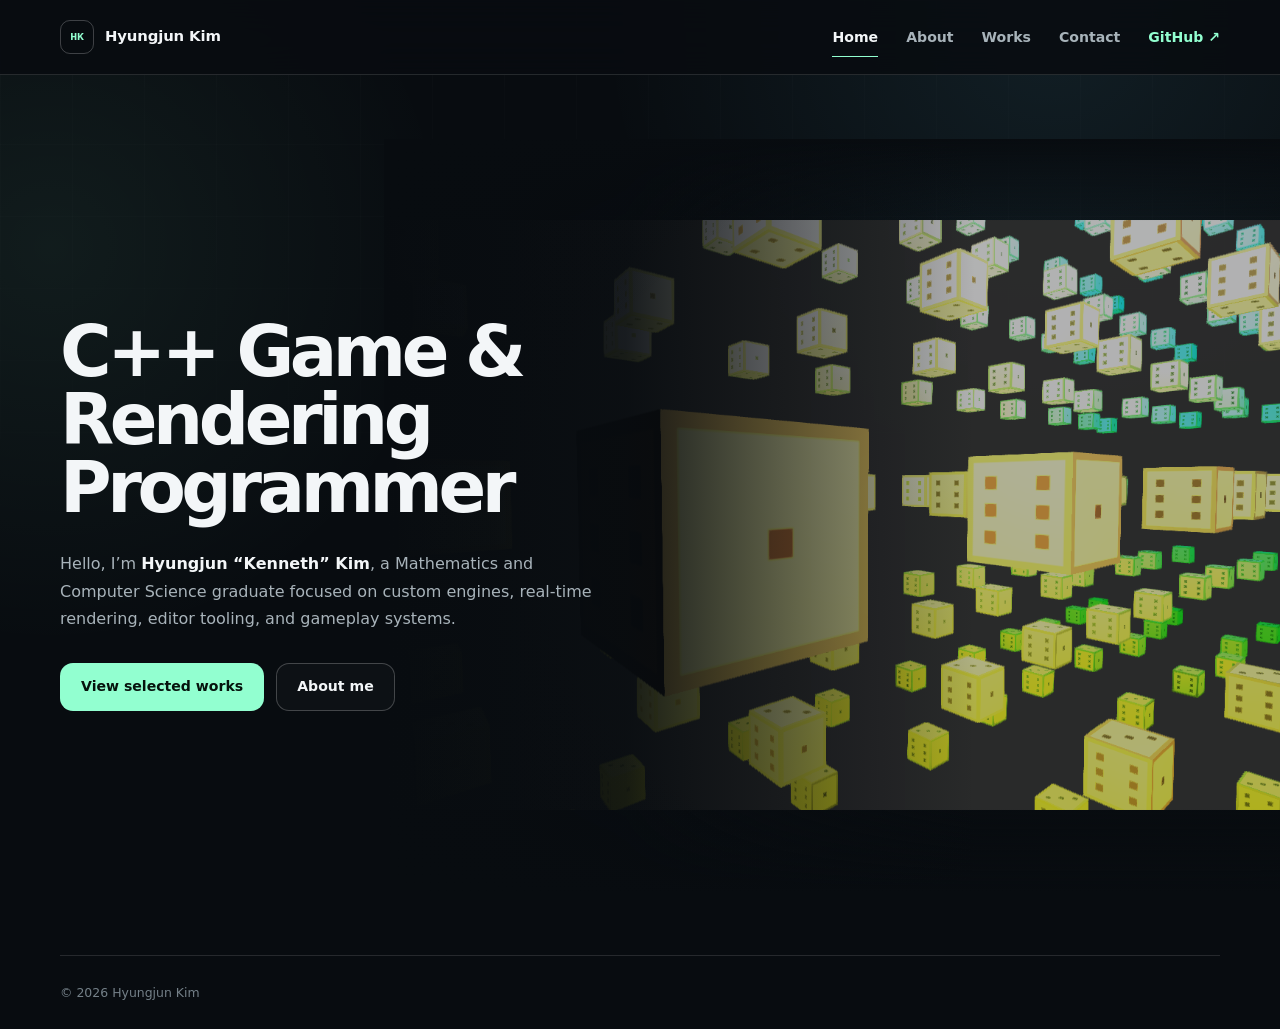
==== commit feb2542a: "fix: bust Home asset cache" ====
--- a/index.html
+++ b/index.html
@@ -12,7 +12,7 @@
   <title>Hyungjun Kim — C++ Game & Rendering Programmer</title>
   <link rel="icon" href="favicon.svg" type="image/svg+xml">
   <link rel="stylesheet" href="styles.css">
-  <link rel="stylesheet" href="home.css">
+  <link rel="stylesheet" href="home.css?v=20260911-1">
   <script src="script.js" defer></script>
 </head>
 <body class="page-home">
@@ -50,7 +50,7 @@
       </div>
 
       <figure class="hero-image">
-        <img src="assets/images/home-cubes.png" alt="A procedural scene of glowing cubic buildings suspended in space." width="1216" height="800" loading="eager" fetchpriority="high">
+        <img src="assets/images/home-cubes.png?v=20260911-1" alt="A procedural scene of glowing cubic buildings suspended in space." width="1216" height="800" loading="eager" fetchpriority="high">
       </figure>
     </section>
   </main>
--- a/home.css
+++ b/home.css
@@ -1,4 +1,4 @@
-/* Home-only layout: intentionally concise and independent from the other pages. */
+/* Home-only layout: concise copy with a full-bleed project image. */
 .page-home::before {
   position: fixed;
   z-index: -2;
@@ -13,42 +13,48 @@
 }
 
 .home-main {
+  width: 100%;
   min-height: calc(100svh - var(--header-height) - 74px);
   display: grid;
   align-items: stretch;
 }
 
 .home-hero {
-  width: min(1320px, calc(100% - 48px));
+  position: relative;
   min-height: calc(100svh - var(--header-height) - 74px);
-  display: grid;
-  grid-template-columns: minmax(340px, .78fr) minmax(500px, 1.22fr);
+  display: flex;
   align-items: center;
-  gap: clamp(28px, 4vw, 64px);
-  margin: 0 auto;
-  padding: 44px 0;
+  overflow: hidden;
+  isolation: isolate;
 }
 
 .page-home .hero-copy {
   position: relative;
   z-index: 3;
-  max-width: 550px;
+  width: min(650px, 43vw);
+  margin-left: max(24px, calc((100vw - var(--max)) / 2));
+  padding: 64px 0;
 }
 
 .page-home .hero-copy h1 {
   margin: 0;
-  font-size: clamp(3.15rem, 5.8vw, 5.65rem);
+  font-size: clamp(3.15rem, 5.5vw, 5.45rem);
   font-weight: 760;
   letter-spacing: -.063em;
   line-height: .96;
 }
 
 .page-home .hero-intro {
-  max-width: 535px;
-  margin: 26px 0 0;
+  max-width: 560px;
+  margin: 28px 0 0;
   color: var(--muted);
   font-size: clamp(1rem, 1.25vw, 1.16rem);
   line-height: 1.72;
+}
+
+.page-home .hero-intro strong {
+  color: var(--text);
+  font-weight: 690;
 }
 
 .page-home .hero-actions {
@@ -59,9 +65,12 @@
 }
 
 .hero-image {
-  position: relative;
-  align-self: stretch;
-  min-height: 500px;
+  position: absolute;
+  z-index: 1;
+  top: 0;
+  right: 0;
+  bottom: 0;
+  width: min(70vw, 1380px);
   margin: 0;
   overflow: hidden;
   isolation: isolate;
@@ -72,8 +81,17 @@
   z-index: 2;
   inset: 0;
   background:
-    linear-gradient(90deg, var(--bg) 0%, rgba(8,12,16,.96) 3%, rgba(8,12,16,.56) 16%, transparent 43%),
-    linear-gradient(180deg, var(--bg) 0%, transparent 14%, transparent 76%, var(--bg) 100%);
+    linear-gradient(90deg,
+      var(--bg) 0%,
+      rgba(8,12,16,.98) 12%,
+      rgba(8,12,16,.90) 27%,
+      rgba(8,12,16,.46) 46%,
+      transparent 66%),
+    linear-gradient(180deg,
+      var(--bg) 0%,
+      transparent 11%,
+      transparent 89%,
+      var(--bg) 100%);
   pointer-events: none;
   content: "";
 }
@@ -82,60 +100,86 @@
   position: absolute;
   z-index: 2;
   inset: 0;
-  background: radial-gradient(ellipse 70% 66% at 62% 48%, transparent 52%, rgba(8,12,16,.18) 72%, var(--bg) 100%);
+  background: radial-gradient(ellipse 92% 88% at 75% 50%, transparent 58%, rgba(8,12,16,.12) 76%, rgba(8,12,16,.6) 100%);
   pointer-events: none;
   content: "";
 }
 
 .hero-image img {
   position: absolute;
-  inset: -3% -5% -3% -8%;
-  width: 113%;
-  height: 106%;
-  object-fit: cover;
-  object-position: center;
-  opacity: .88;
-  filter: saturate(.84) brightness(.77) contrast(1.03);
-  -webkit-mask-image: radial-gradient(ellipse 83% 79% at 60% 48%, #000 50%, rgba(0,0,0,.9) 67%, transparent 100%);
-  mask-image: radial-gradient(ellipse 83% 79% at 60% 48%, #000 50%, rgba(0,0,0,.9) 67%, transparent 100%);
-}
-
-@media (max-width: 980px) {
+  inset: 0;
+  width: 100%;
+  height: 100%;
+  object-fit: contain;
+  object-position: right center;
+  opacity: .9;
+  filter: saturate(.84) brightness(.76) contrast(1.03);
+}
+
+.home-footer {
+  justify-content: flex-start;
+}
+
+@media (max-width: 1050px) {
   .home-main,
-  .home-hero { min-height: auto; }
-
   .home-hero {
+    min-height: auto;
+  }
+
+  .home-hero {
+    width: min(var(--max), calc(100% - 48px));
+    display: grid;
     grid-template-columns: 1fr;
-    padding: 64px 0 24px;
-    gap: 28px;
-  }
-
-  .page-home .hero-copy { max-width: 690px; }
+    gap: 30px;
+    margin: 0 auto;
+    padding: 64px 0 18px;
+    overflow: visible;
+  }
+
+  .page-home .hero-copy {
+    width: auto;
+    max-width: 690px;
+    margin: 0;
+    padding: 0;
+  }
 
   .hero-image {
-    min-height: clamp(330px, 58vw, 520px);
-    margin: 0 -16px;
+    position: relative;
+    inset: auto;
+    width: calc(100% + 48px);
+    aspect-ratio: 1.52;
+    margin: 0 -24px;
   }
 
   .hero-image::before {
     background:
-      linear-gradient(180deg, var(--bg) 0%, rgba(8,12,16,.35) 15%, transparent 35%, transparent 70%, var(--bg) 100%),
-      linear-gradient(90deg, var(--bg) 0%, transparent 14%, transparent 86%, var(--bg) 100%);
+      linear-gradient(180deg,
+        var(--bg) 0%,
+        rgba(8,12,16,.26) 13%,
+        transparent 30%,
+        transparent 73%,
+        var(--bg) 100%),
+      linear-gradient(90deg,
+        var(--bg) 0%,
+        transparent 12%,
+        transparent 88%,
+        var(--bg) 100%);
+  }
+
+  .hero-image::after {
+    background: radial-gradient(ellipse 92% 84% at 50% 50%, transparent 60%, rgba(8,12,16,.12) 78%, rgba(8,12,16,.5) 100%);
   }
 
   .hero-image img {
-    inset: 0;
-    width: 100%;
-    height: 100%;
-    -webkit-mask-image: radial-gradient(ellipse 88% 79% at 50% 48%, #000 52%, rgba(0,0,0,.9) 70%, transparent 100%);
-    mask-image: radial-gradient(ellipse 88% 79% at 50% 48%, #000 52%, rgba(0,0,0,.9) 70%, transparent 100%);
+    object-position: center;
   }
 }
 
 @media (max-width: 720px) {
   .home-hero {
-    width: min(100% - 32px, 1320px);
-    padding: 50px 0 16px;
+    width: min(100% - 32px, var(--max));
+    gap: 24px;
+    padding: 50px 0 12px;
   }
 
   .page-home .hero-copy h1 {
@@ -147,11 +191,13 @@
     font-size: 1rem;
   }
 
-  .page-home .hero-actions { margin-top: 26px; }
+  .page-home .hero-actions {
+    margin-top: 26px;
+  }
 
   .hero-image {
-    min-height: clamp(250px, 65vw, 360px);
-    margin: 2px -10px 0;
+    width: calc(100% + 32px);
+    margin: 2px -16px 0;
   }
 
   .hero-image img {
@@ -160,5 +206,7 @@
 }
 
 @media (max-width: 480px) {
-  .page-home .hero-actions .button { flex: 1 1 100%; }
-}
+  .page-home .hero-actions .button {
+    flex: 1 1 100%;
+  }
+}
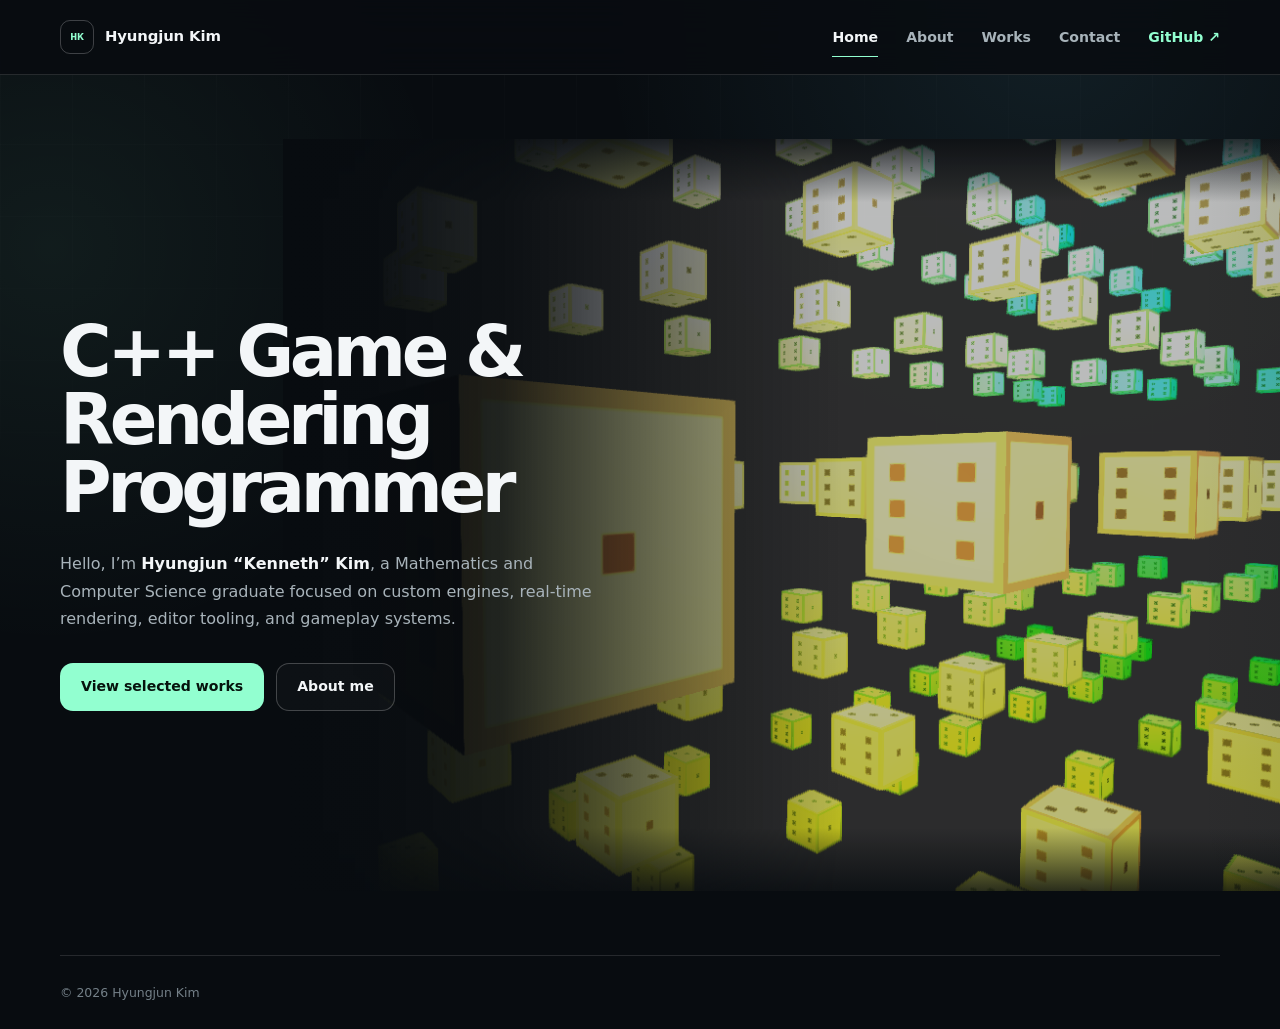
==== commit f1782c06: "revert: restore Home markup before PR #6" ====
--- a/index.html
+++ b/index.html
@@ -12,7 +12,7 @@
   <title>Hyungjun Kim — C++ Game & Rendering Programmer</title>
   <link rel="icon" href="favicon.svg" type="image/svg+xml">
   <link rel="stylesheet" href="styles.css">
-  <link rel="stylesheet" href="home.css?v=20260911-1">
+  <link rel="stylesheet" href="home.css">
   <script src="script.js" defer></script>
 </head>
 <body class="page-home">
@@ -50,7 +50,7 @@
       </div>
 
       <figure class="hero-image">
-        <img src="assets/images/home-cubes.png?v=20260911-1" alt="A procedural scene of glowing cubic buildings suspended in space." width="1216" height="800" loading="eager" fetchpriority="high">
+        <img src="assets/images/home-cubes.png" alt="A procedural scene of glowing cubic buildings suspended in space." width="1216" height="800" loading="eager" fetchpriority="high">
       </figure>
     </section>
   </main>
--- a/home.css
+++ b/home.css
@@ -1,4 +1,4 @@
-/* Home-only layout: concise copy with a full-bleed project image. */
+/* Home-only layout: concise copy with a visibly full-bleed project image. */
 .page-home::before {
   position: fixed;
   z-index: -2;
@@ -67,10 +67,10 @@
 .hero-image {
   position: absolute;
   z-index: 1;
-  top: 0;
-  right: 0;
-  bottom: 0;
-  width: min(70vw, 1380px);
+  top: -2%;
+  right: -1px;
+  bottom: -2%;
+  width: min(78vw, 1500px);
   margin: 0;
   overflow: hidden;
   isolation: isolate;
@@ -83,14 +83,14 @@
   background:
     linear-gradient(90deg,
       var(--bg) 0%,
-      rgba(8,12,16,.98) 12%,
-      rgba(8,12,16,.90) 27%,
-      rgba(8,12,16,.46) 46%,
-      transparent 66%),
+      rgba(8,12,16,.98) 8%,
+      rgba(8,12,16,.86) 22%,
+      rgba(8,12,16,.42) 39%,
+      transparent 56%),
     linear-gradient(180deg,
       var(--bg) 0%,
-      transparent 11%,
-      transparent 89%,
+      transparent 10%,
+      transparent 90%,
       var(--bg) 100%);
   pointer-events: none;
   content: "";
@@ -100,7 +100,7 @@
   position: absolute;
   z-index: 2;
   inset: 0;
-  background: radial-gradient(ellipse 92% 88% at 75% 50%, transparent 58%, rgba(8,12,16,.12) 76%, rgba(8,12,16,.6) 100%);
+  background: linear-gradient(270deg, rgba(8,12,16,.06), transparent 9%);
   pointer-events: none;
   content: "";
 }
@@ -110,10 +110,11 @@
   inset: 0;
   width: 100%;
   height: 100%;
-  object-fit: contain;
-  object-position: right center;
-  opacity: .9;
-  filter: saturate(.84) brightness(.76) contrast(1.03);
+  max-width: none;
+  object-fit: cover;
+  object-position: center right;
+  opacity: .93;
+  filter: saturate(.86) brightness(.78) contrast(1.03);
 }
 
 .home-footer {
@@ -155,22 +156,23 @@
     background:
       linear-gradient(180deg,
         var(--bg) 0%,
-        rgba(8,12,16,.26) 13%,
-        transparent 30%,
-        transparent 73%,
+        rgba(8,12,16,.22) 12%,
+        transparent 28%,
+        transparent 74%,
         var(--bg) 100%),
       linear-gradient(90deg,
         var(--bg) 0%,
-        transparent 12%,
-        transparent 88%,
+        transparent 10%,
+        transparent 90%,
         var(--bg) 100%);
   }
 
   .hero-image::after {
-    background: radial-gradient(ellipse 92% 84% at 50% 50%, transparent 60%, rgba(8,12,16,.12) 78%, rgba(8,12,16,.5) 100%);
+    background: radial-gradient(ellipse 94% 88% at 50% 50%, transparent 64%, rgba(8,12,16,.1) 80%, rgba(8,12,16,.4) 100%);
   }
 
   .hero-image img {
+    object-fit: contain;
     object-position: center;
   }
 }
@@ -201,7 +203,7 @@
   }
 
   .hero-image img {
-    filter: saturate(.82) brightness(.73) contrast(1.04);
+    filter: saturate(.84) brightness(.75) contrast(1.04);
   }
 }
 
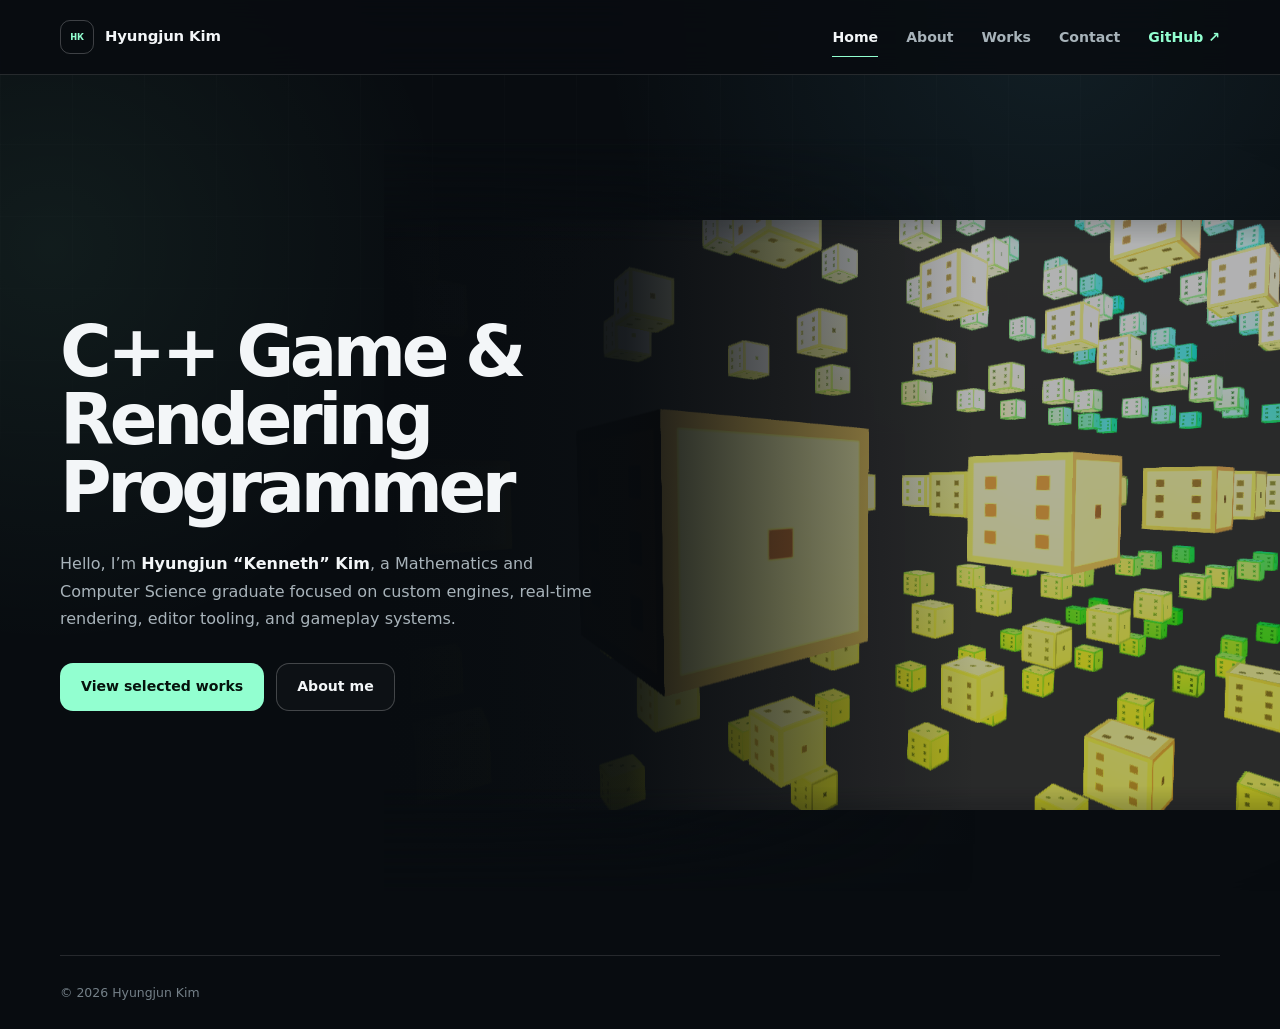
==== commit e5983ea0: "fix: refresh Home stylesheet after alpha-fade deployment" ====
--- a/index.html
+++ b/index.html
@@ -12,7 +12,7 @@
   <title>Hyungjun Kim — C++ Game & Rendering Programmer</title>
   <link rel="icon" href="favicon.svg" type="image/svg+xml">
   <link rel="stylesheet" href="styles.css">
-  <link rel="stylesheet" href="home.css">
+  <link rel="stylesheet" href="home.css?v=alpha-fade-1">
   <script src="script.js" defer></script>
 </head>
 <body class="page-home">
--- a/home.css
+++ b/home.css
@@ -1,4 +1,4 @@
-/* Home-only layout: concise copy with a visibly full-bleed project image. */
+/* Home-only layout: concise copy with a full-bleed project image. */
 .page-home::before {
   position: fixed;
   z-index: -2;
@@ -67,13 +67,27 @@
 .hero-image {
   position: absolute;
   z-index: 1;
-  top: -2%;
-  right: -1px;
-  bottom: -2%;
-  width: min(78vw, 1500px);
+  top: -1.5%;
+  right: 0;
+  bottom: -1.5%;
+  width: min(70vw, 1380px);
   margin: 0;
   overflow: hidden;
   isolation: isolate;
+  -webkit-mask-image: linear-gradient(
+    to bottom,
+    transparent 0%,
+    #000 15%,
+    #000 85%,
+    transparent 100%
+  );
+  mask-image: linear-gradient(
+    to bottom,
+    transparent 0%,
+    #000 15%,
+    #000 85%,
+    transparent 100%
+  );
 }
 
 .hero-image::before {
@@ -83,15 +97,10 @@
   background:
     linear-gradient(90deg,
       var(--bg) 0%,
-      rgba(8,12,16,.98) 8%,
-      rgba(8,12,16,.86) 22%,
-      rgba(8,12,16,.42) 39%,
-      transparent 56%),
-    linear-gradient(180deg,
-      var(--bg) 0%,
-      transparent 10%,
-      transparent 90%,
-      var(--bg) 100%);
+      rgba(8,12,16,.98) 12%,
+      rgba(8,12,16,.90) 27%,
+      rgba(8,12,16,.46) 46%,
+      transparent 66%);
   pointer-events: none;
   content: "";
 }
@@ -100,7 +109,12 @@
   position: absolute;
   z-index: 2;
   inset: 0;
-  background: linear-gradient(270deg, rgba(8,12,16,.06), transparent 9%);
+  background: radial-gradient(
+    ellipse 88% 82% at 72% 50%,
+    transparent 62%,
+    rgba(8,12,16,.10) 78%,
+    rgba(8,12,16,.34) 100%
+  );
   pointer-events: none;
   content: "";
 }
@@ -110,11 +124,10 @@
   inset: 0;
   width: 100%;
   height: 100%;
-  max-width: none;
-  object-fit: cover;
-  object-position: center right;
-  opacity: .93;
-  filter: saturate(.86) brightness(.78) contrast(1.03);
+  object-fit: contain;
+  object-position: right center;
+  opacity: .9;
+  filter: saturate(.84) brightness(.76) contrast(1.03);
 }
 
 .home-footer {
@@ -150,29 +163,29 @@
     width: calc(100% + 48px);
     aspect-ratio: 1.52;
     margin: 0 -24px;
+    -webkit-mask-image: linear-gradient(to bottom, transparent 0%, #000 12%, #000 88%, transparent 100%);
+    mask-image: linear-gradient(to bottom, transparent 0%, #000 12%, #000 88%, transparent 100%);
   }
 
   .hero-image::before {
     background:
-      linear-gradient(180deg,
-        var(--bg) 0%,
-        rgba(8,12,16,.22) 12%,
-        transparent 28%,
-        transparent 74%,
-        var(--bg) 100%),
       linear-gradient(90deg,
         var(--bg) 0%,
-        transparent 10%,
-        transparent 90%,
+        transparent 12%,
+        transparent 88%,
         var(--bg) 100%);
   }
 
   .hero-image::after {
-    background: radial-gradient(ellipse 94% 88% at 50% 50%, transparent 64%, rgba(8,12,16,.1) 80%, rgba(8,12,16,.4) 100%);
+    background: radial-gradient(
+      ellipse 92% 84% at 50% 50%,
+      transparent 64%,
+      rgba(8,12,16,.08) 81%,
+      rgba(8,12,16,.30) 100%
+    );
   }
 
   .hero-image img {
-    object-fit: contain;
     object-position: center;
   }
 }
@@ -203,7 +216,7 @@
   }
 
   .hero-image img {
-    filter: saturate(.84) brightness(.75) contrast(1.04);
+    filter: saturate(.82) brightness(.73) contrast(1.04);
   }
 }
 
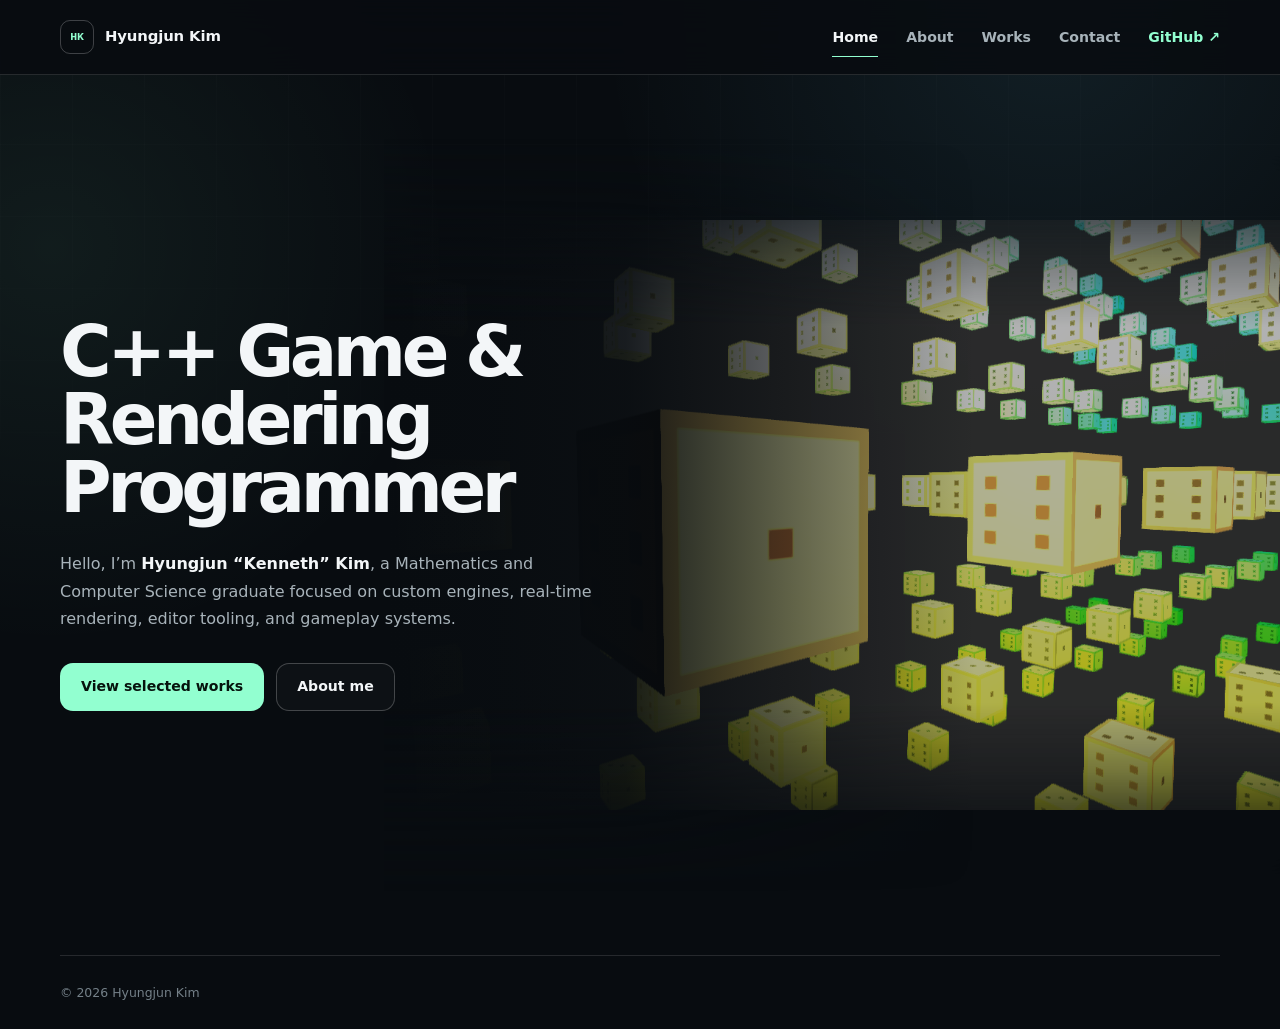
==== commit cd2b670b: "chore: refresh Home stylesheet cache key" ====
--- a/index.html
+++ b/index.html
@@ -12,7 +12,7 @@
   <title>Hyungjun Kim — C++ Game & Rendering Programmer</title>
   <link rel="icon" href="favicon.svg" type="image/svg+xml">
   <link rel="stylesheet" href="styles.css">
-  <link rel="stylesheet" href="home.css?v=alpha-fade-1">
+  <link rel="stylesheet" href="home.css?v=alpha-fade-2">
   <script src="script.js" defer></script>
 </head>
 <body class="page-home">
--- a/home.css
+++ b/home.css
@@ -67,9 +67,9 @@
 .hero-image {
   position: absolute;
   z-index: 1;
-  top: -1.5%;
+  top: 0;
   right: 0;
-  bottom: -1.5%;
+  bottom: 0;
   width: min(70vw, 1380px);
   margin: 0;
   overflow: hidden;
@@ -77,17 +77,29 @@
   -webkit-mask-image: linear-gradient(
     to bottom,
     transparent 0%,
-    #000 15%,
-    #000 85%,
+    rgba(0,0,0,.25) 8%,
+    rgba(0,0,0,.65) 16%,
+    #000 25%,
+    #000 75%,
+    rgba(0,0,0,.65) 84%,
+    rgba(0,0,0,.25) 92%,
     transparent 100%
   );
   mask-image: linear-gradient(
     to bottom,
     transparent 0%,
-    #000 15%,
-    #000 85%,
+    rgba(0,0,0,.25) 8%,
+    rgba(0,0,0,.65) 16%,
+    #000 25%,
+    #000 75%,
+    rgba(0,0,0,.65) 84%,
+    rgba(0,0,0,.25) 92%,
     transparent 100%
   );
+  -webkit-mask-repeat: no-repeat;
+  mask-repeat: no-repeat;
+  -webkit-mask-size: 100% 100%;
+  mask-size: 100% 100%;
 }
 
 .hero-image::before {
@@ -163,8 +175,8 @@
     width: calc(100% + 48px);
     aspect-ratio: 1.52;
     margin: 0 -24px;
-    -webkit-mask-image: linear-gradient(to bottom, transparent 0%, #000 12%, #000 88%, transparent 100%);
-    mask-image: linear-gradient(to bottom, transparent 0%, #000 12%, #000 88%, transparent 100%);
+    -webkit-mask-image: linear-gradient(to bottom, transparent 0%, rgba(0,0,0,.45) 8%, #000 20%, #000 80%, rgba(0,0,0,.45) 92%, transparent 100%);
+    mask-image: linear-gradient(to bottom, transparent 0%, rgba(0,0,0,.45) 8%, #000 20%, #000 80%, rgba(0,0,0,.45) 92%, transparent 100%);
   }
 
   .hero-image::before {
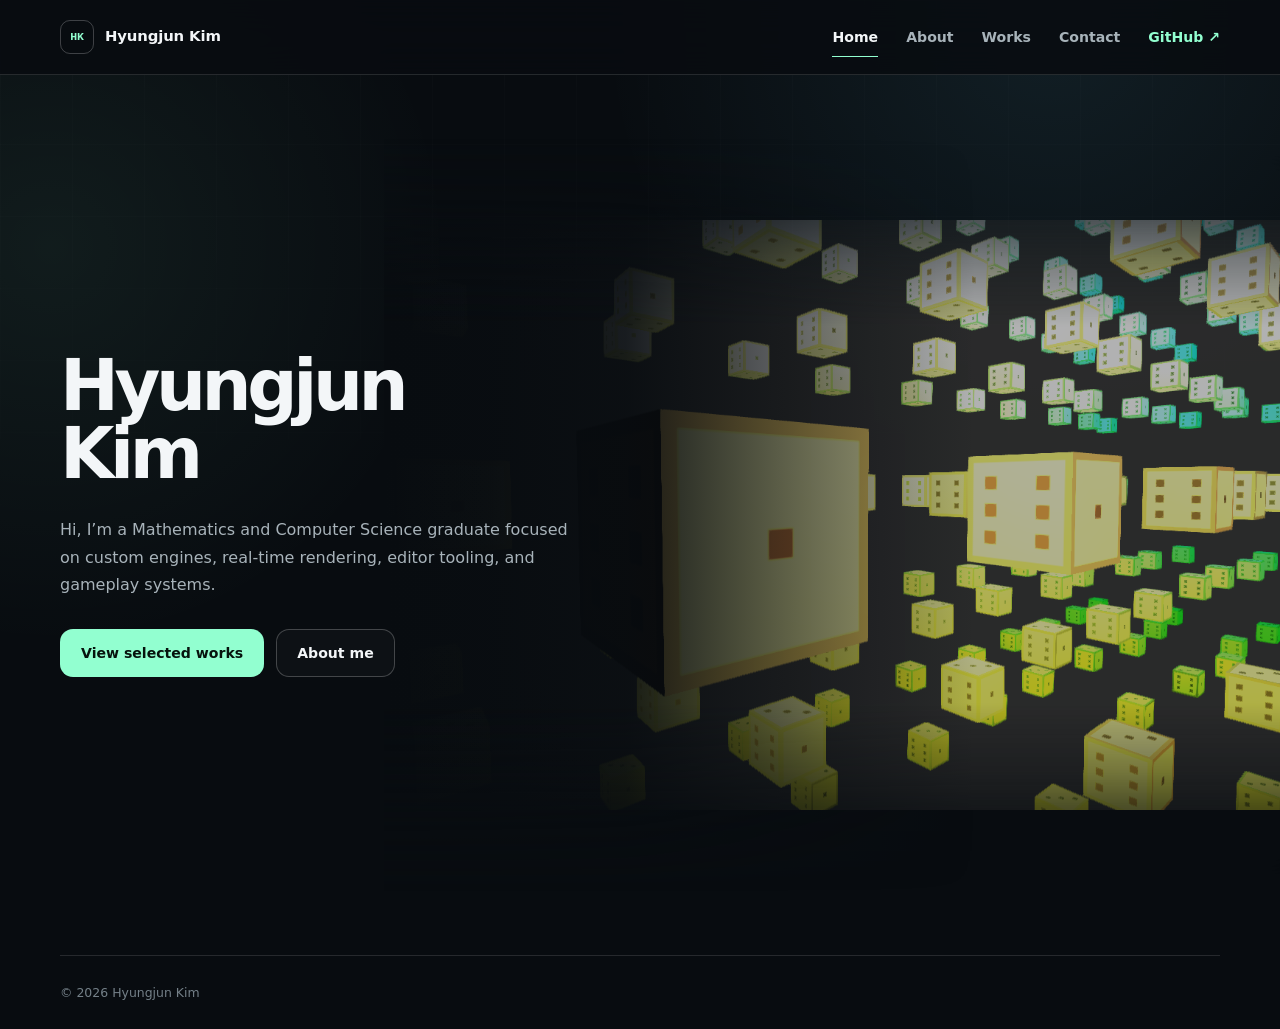
==== commit c152c308: "Update Home page" ====
--- a/index.html
+++ b/index.html
@@ -39,9 +39,9 @@
   <main id="main" class="home-main">
     <section class="home-hero" aria-labelledby="hero-title">
       <div class="hero-copy">
-        <h1 id="hero-title">C++ Game &amp;<br>Rendering Programmer</h1>
+        <h1 id="hero-title">Hyungjun<br>Kim</h1>
         <p class="hero-intro">
-          Hello, I’m <strong>Hyungjun “Kenneth” Kim</strong>, a Mathematics and Computer Science graduate focused on custom engines, real-time rendering, editor tooling, and gameplay systems.
+          Hi, I’m a Mathematics and Computer Science graduate focused on custom engines, real-time rendering, editor tooling, and gameplay systems.
         </p>
         <div class="hero-actions">
           <a class="button button-primary" href="works.html">View selected works</a>
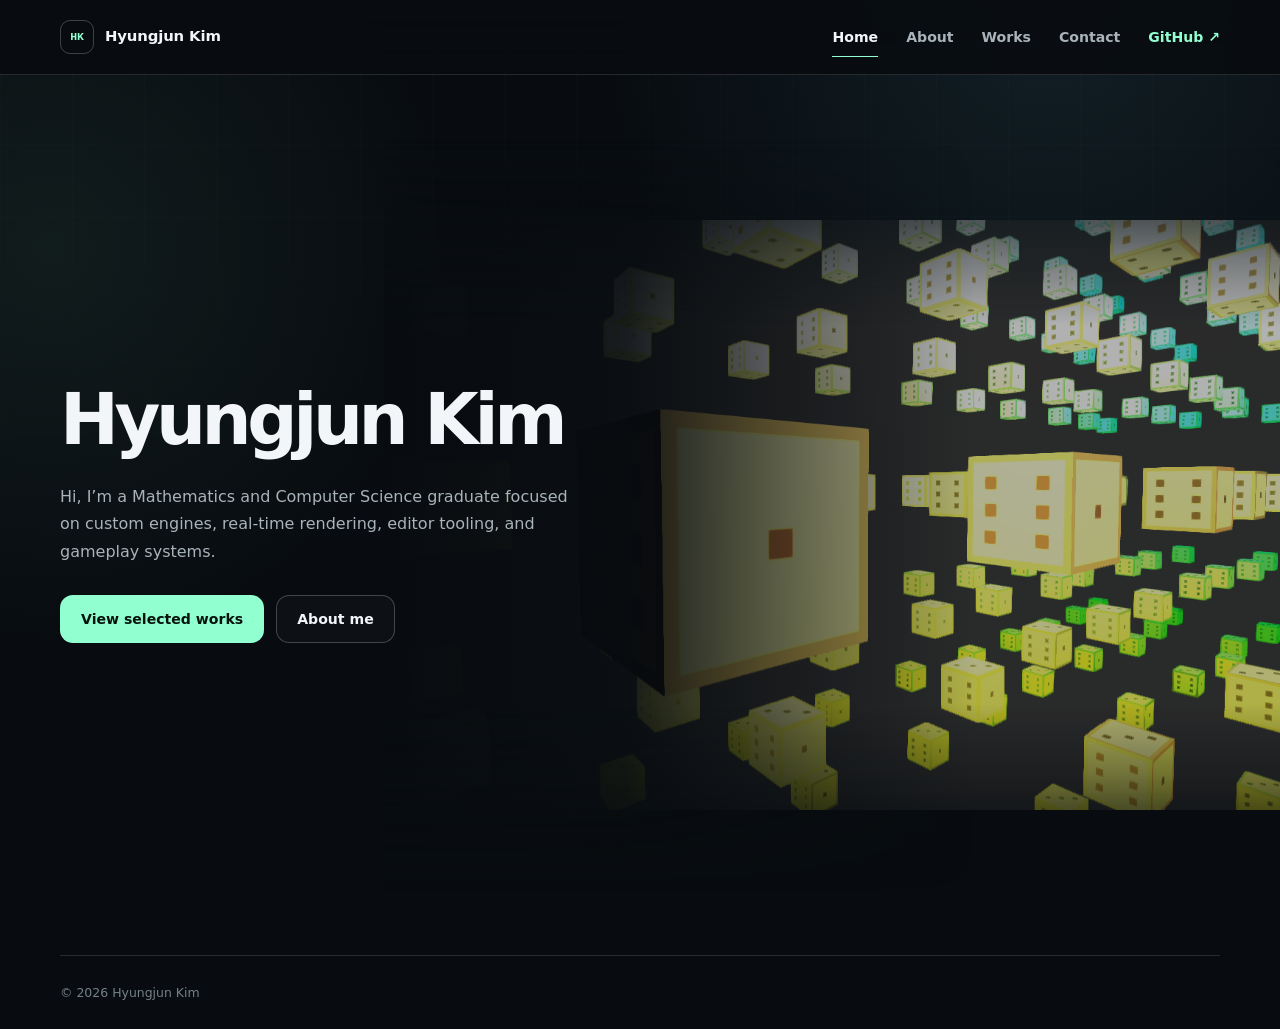
==== commit 6ab9b3d7: "Update home page" ====
--- a/index.html
+++ b/index.html
@@ -39,7 +39,7 @@
   <main id="main" class="home-main">
     <section class="home-hero" aria-labelledby="hero-title">
       <div class="hero-copy">
-        <h1 id="hero-title">Hyungjun<br>Kim</h1>
+        <h1 id="hero-title">Hyungjun Kim</h1>
         <p class="hero-intro">
           Hi, I’m a Mathematics and Computer Science graduate focused on custom engines, real-time rendering, editor tooling, and gameplay systems.
         </p>
